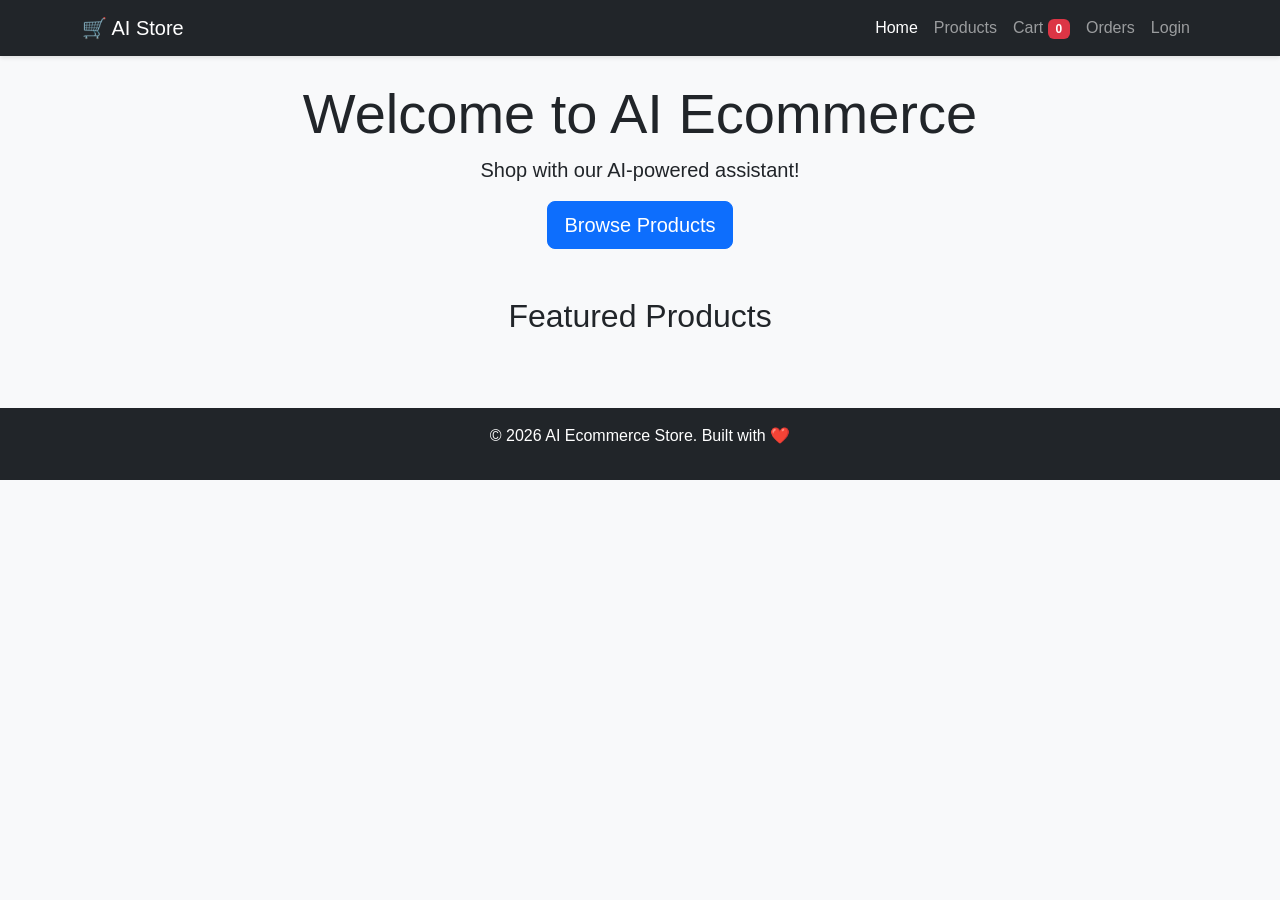
==== frontend/index.html @ 09bcf468 "Initial commit: AI Ecommerce Platform with FastAPI backend and HTML frontend" ====
<!DOCTYPE html>
<html lang="en">
<head>
    <meta charset="UTF-8">
    <meta name="viewport" content="width=device-width, initial-scale=1.0">
    <title>AI Ecommerce Store</title>
    <link href="https://cdn.jsdelivr.net/npm/bootstrap@5.1.3/dist/css/bootstrap.min.css" rel="stylesheet">
    <link rel="stylesheet" href="css/style.css">
    <li class="nav-item" id="admin-link" style="display:none;">
    <a class="nav-link" href="admin/dashboard.html">Admin</a>
</li>
</head>
<body>
    <!-- Navbar -->
    <nav class="navbar navbar-expand-lg navbar-dark bg-dark">
        <div class="container">
            <a class="navbar-brand" href="index.html">🛒 AI Store</a>
            <button class="navbar-toggler" type="button" data-bs-toggle="collapse" data-bs-target="#navbarNav">
                <span class="navbar-toggler-icon"></span>
            </button>
            <div class="collapse navbar-collapse" id="navbarNav">
                <ul class="navbar-nav ms-auto">
                    <li class="nav-item"><a class="nav-link active" href="index.html">Home</a></li>
                    <li class="nav-item"><a class="nav-link" href="products.html">Products</a></li>
                    <li class="nav-item"><a class="nav-link" href="cart.html">Cart <span id="cart-count" class="badge bg-danger">0</span></a></li>
                    <li class="nav-item"><a class="nav-link" href="orders.html">Orders</a></li>
                    <li class="nav-item"><a class="nav-link" href="login.html" id="login-link">Login</a></li>
                    <li class="nav-item" id="admin-link" style="display:none;"><a class="nav-link" href="admin/dashboard.html">Admin</a></li>
                </ul>
            </div>
        </div>
    </nav>

    <!-- Hero Section -->
    <div class="container mt-4">
        <div class="row">
            <div class="col-md-12 text-center">
                <h1 class="display-4">Welcome to AI Ecommerce</h1>
                <p class="lead">Shop with our AI-powered assistant!</p>
                <a href="products.html" class="btn btn-primary btn-lg">Browse Products</a>
            </div>
        </div>
    </div>

    <!-- Featured Products -->
    <div class="container mt-5">
        <h2 class="text-center mb-4">Featured Products</h2>
        <div class="row" id="featured-products">
            <!-- Products will be loaded here -->
        </div>
    </div>

    <!-- Footer -->
    <footer class="bg-dark text-white text-center py-3 mt-5">
        <p>&copy; 2026 AI Ecommerce Store. Built with ❤️</p>
    </footer>

    <script src="https://cdn.jsdelivr.net/npm/bootstrap@5.1.3/dist/js/bootstrap.bundle.min.js"></script>
    <script src="js/api.js"></script>
    <script src="js/auth.js"></script>
    <script src="js/products.js"></script>
</body>
</html>
---- frontend/css/style.css ----
/* Simple fresher-style CSS */
body {
    font-family: 'Segoe UI', Tahoma, Geneva, Verdana, sans-serif;
    background-color: #f8f9fa;
}

.navbar {
    box-shadow: 0 2px 4px rgba(0,0,0,0.1);
}

.product-card {
    transition: transform 0.2s;
    border: none;
    box-shadow: 0 2px 8px rgba(0,0,0,0.1);
}

.product-card:hover {
    transform: translateY(-5px);
}

.product-card img {
    height: 200px;
    object-fit: cover;
}

.price {
    color: #28a745;
    font-weight: bold;
    font-size: 1.2rem;
}

.stock-badge {
    font-size: 0.8rem;
}

.cart-item img {
    width: 80px;
    height: 80px;
    object-fit: cover;
}

.order-status {
    padding: 5px 10px;
    border-radius: 20px;
    font-size: 0.8rem;
}

.status-pending { background-color: #ffc107; color: #212529; }
.status-confirmed { background-color: #17a2b8; color: white; }
.status-shipped { background-color: #007bff; color: white; }
.status-delivered { background-color: #28a745; color: white; }
.status-cancelled { background-color: #dc3545; color: white; }

.admin-sidebar {
    min-height: 100vh;
    background-color: #343a40;
    color: white;
}

.admin-sidebar a {
    color: #adb5bd;
    text-decoration: none;
    padding: 10px 20px;
    display: block;
}

.admin-sidebar a:hover {
    color: white;
    background-color: #495057;
}

.admin-sidebar .active {
    color: white;
    background-color: #007bff;
}

.alert {
    margin-top: 10px;
}
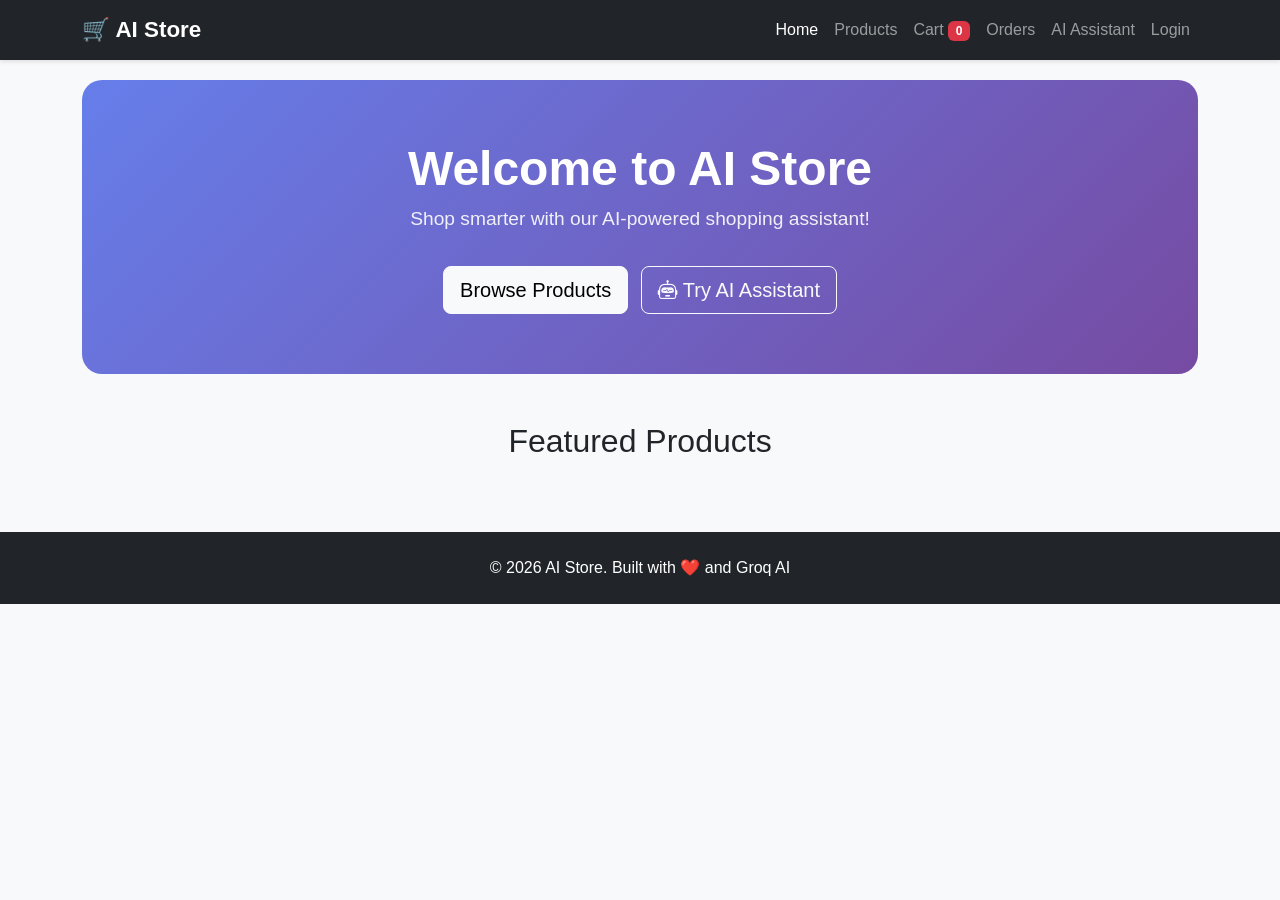
==== commit f99f30a7: "api connection to create chat bot" ====
--- a/frontend/index.html
+++ b/frontend/index.html
@@ -3,12 +3,10 @@
 <head>
     <meta charset="UTF-8">
     <meta name="viewport" content="width=device-width, initial-scale=1.0">
-    <title>AI Ecommerce Store</title>
+    <title>AI Store - Smart Ecommerce</title>
     <link href="https://cdn.jsdelivr.net/npm/bootstrap@5.1.3/dist/css/bootstrap.min.css" rel="stylesheet">
+    <link rel="stylesheet" href="https://cdn.jsdelivr.net/npm/bootstrap-icons@1.10.0/font/bootstrap-icons.css">
     <link rel="stylesheet" href="css/style.css">
-    <li class="nav-item" id="admin-link" style="display:none;">
-    <a class="nav-link" href="admin/dashboard.html">Admin</a>
-</li>
 </head>
 <body>
     <!-- Navbar -->
@@ -24,21 +22,22 @@
                     <li class="nav-item"><a class="nav-link" href="products.html">Products</a></li>
                     <li class="nav-item"><a class="nav-link" href="cart.html">Cart <span id="cart-count" class="badge bg-danger">0</span></a></li>
                     <li class="nav-item"><a class="nav-link" href="orders.html">Orders</a></li>
+                    <li class="nav-item"><a class="nav-link" href="chat.html">AI Assistant</a></li>
                     <li class="nav-item"><a class="nav-link" href="login.html" id="login-link">Login</a></li>
-                    <li class="nav-item" id="admin-link" style="display:none;"><a class="nav-link" href="admin/dashboard.html">Admin</a></li>
                 </ul>
             </div>
         </div>
     </nav>
 
     <!-- Hero Section -->
-    <div class="container mt-4">
-        <div class="row">
-            <div class="col-md-12 text-center">
-                <h1 class="display-4">Welcome to AI Ecommerce</h1>
-                <p class="lead">Shop with our AI-powered assistant!</p>
-                <a href="products.html" class="btn btn-primary btn-lg">Browse Products</a>
-            </div>
+    <div class="container">
+        <div class="hero-section text-center">
+            <h1 class="display-4">Welcome to AI Store</h1>
+            <p class="lead">Shop smarter with our AI-powered shopping assistant!</p>
+            <a href="products.html" class="btn btn-light btn-lg mt-3">Browse Products</a>
+            <a href="chat.html" class="btn btn-outline-light btn-lg mt-3 ms-2">
+                <i class="bi bi-robot"></i> Try AI Assistant
+            </a>
         </div>
     </div>
 
@@ -51,8 +50,8 @@
     </div>
 
     <!-- Footer -->
-    <footer class="bg-dark text-white text-center py-3 mt-5">
-        <p>&copy; 2026 AI Ecommerce Store. Built with ❤️</p>
+    <footer class="bg-dark text-white text-center py-4 mt-5">
+        <p class="mb-0">&copy; 2026 AI Store. Built with ❤️ and Groq AI</p>
     </footer>
 
     <script src="https://cdn.jsdelivr.net/npm/bootstrap@5.1.3/dist/js/bootstrap.bundle.min.js"></script>
--- a/frontend/css/style.css
+++ b/frontend/css/style.css
@@ -76,4 +76,70 @@
 
 .alert {
     margin-top: 10px;
+}
+
+/* Modern UI Styles */
+.product-card {
+    transition: transform 0.3s, box-shadow 0.3s;
+    border: none;
+    box-shadow: 0 4px 15px rgba(0,0,0,0.08);
+    border-radius: 15px;
+    overflow: hidden;
+}
+
+.product-card:hover {
+    transform: translateY(-8px);
+    box-shadow: 0 8px 30px rgba(0,0,0,0.15);
+}
+
+.product-card img {
+    height: 250px;
+    object-fit: cover;
+    width: 100%;
+}
+
+.card-img-top {
+    height: 250px;
+    object-fit: cover;
+}
+
+.price {
+    color: #667eea;
+    font-weight: 700;
+    font-size: 1.3rem;
+}
+
+.btn-primary {
+    background: linear-gradient(135deg, #667eea 0%, #764ba2 100%);
+    border: none;
+    border-radius: 25px;
+    padding: 8px 20px;
+    transition: transform 0.2s;
+}
+
+.btn-primary:hover {
+    transform: scale(1.05);
+}
+
+.navbar-brand {
+    font-weight: 700;
+    font-size: 1.4rem;
+}
+
+.hero-section {
+    background: linear-gradient(135deg, #667eea 0%, #764ba2 100%);
+    color: white;
+    padding: 60px 0;
+    border-radius: 20px;
+    margin-top: 20px;
+}
+
+.hero-section h1 {
+    font-size: 3rem;
+    font-weight: 700;
+}
+
+.hero-section .lead {
+    font-size: 1.2rem;
+    opacity: 0.9;
 }
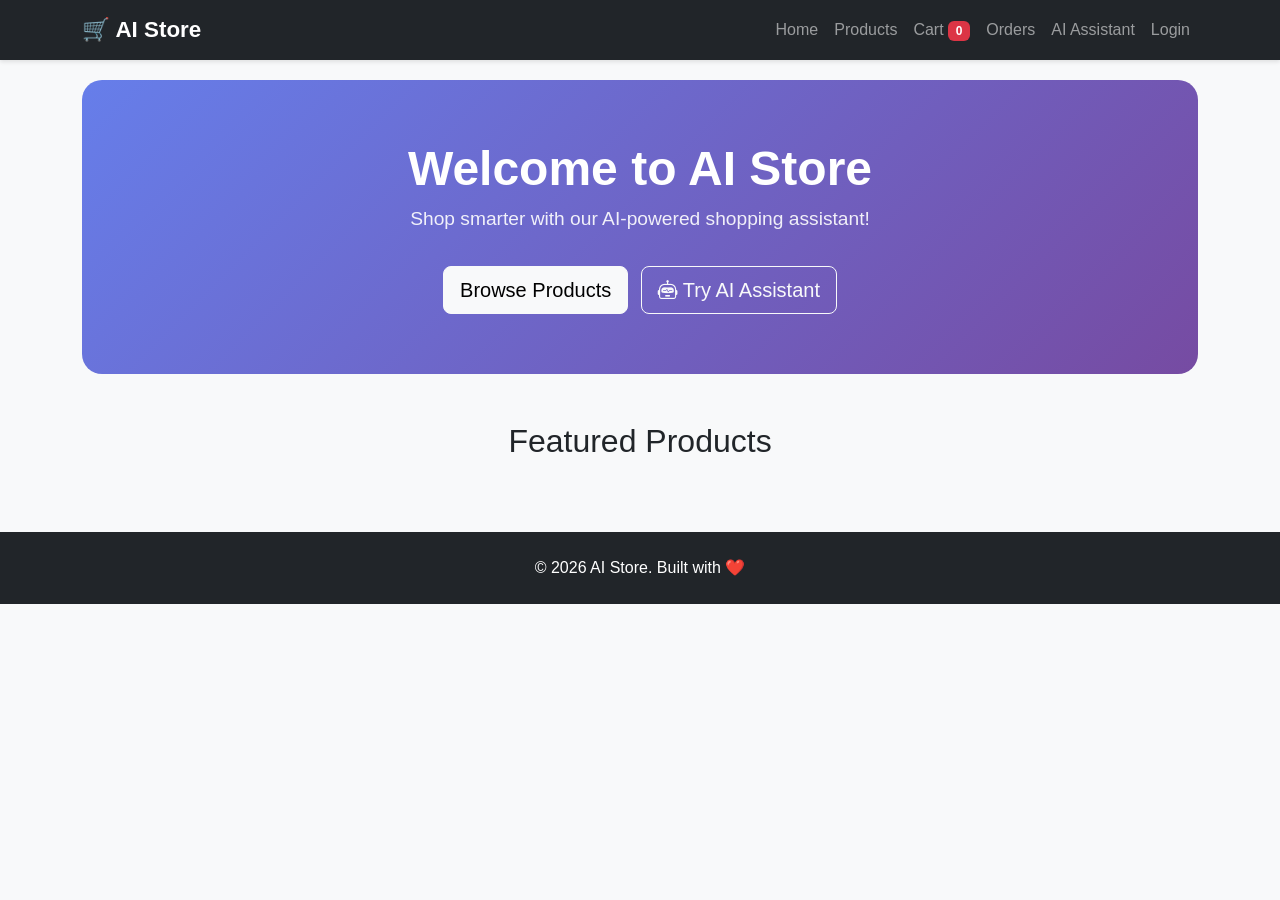
==== commit f1b908dc: "final submmission" ====
--- a/frontend/index.html
+++ b/frontend/index.html
@@ -18,11 +18,18 @@
             </button>
             <div class="collapse navbar-collapse" id="navbarNav">
                 <ul class="navbar-nav ms-auto">
-                    <li class="nav-item"><a class="nav-link active" href="index.html">Home</a></li>
+                    <li class="nav-item"><a class="nav-link" href="index.html">Home</a></li>
                     <li class="nav-item"><a class="nav-link" href="products.html">Products</a></li>
                     <li class="nav-item"><a class="nav-link" href="cart.html">Cart <span id="cart-count" class="badge bg-danger">0</span></a></li>
                     <li class="nav-item"><a class="nav-link" href="orders.html">Orders</a></li>
                     <li class="nav-item"><a class="nav-link" href="chat.html">AI Assistant</a></li>
+                    
+                    <li class="nav-item">
+                        <a class="nav-link text-warning fw-bold" href="admin.html" id="admin-link" style="display:none;">
+                            ⚙️ Admin Dashboard
+                        </a>
+                    </li>
+                    
                     <li class="nav-item"><a class="nav-link" href="login.html" id="login-link">Login</a></li>
                 </ul>
             </div>
@@ -51,12 +58,18 @@
 
     <!-- Footer -->
     <footer class="bg-dark text-white text-center py-4 mt-5">
-        <p class="mb-0">&copy; 2026 AI Store. Built with ❤️ and Groq AI</p>
+        <p class="mb-0">&copy; 2026 AI Store. Built with ❤️</p>
     </footer>
 
-    <script src="https://cdn.jsdelivr.net/npm/bootstrap@5.1.3/dist/js/bootstrap.bundle.min.js"></script>
-    <script src="js/api.js"></script>
-    <script src="js/auth.js"></script>
-    <script src="js/products.js"></script>
+<script src="https://cdn.jsdelivr.net/npm/bootstrap@5.1.3/dist/js/bootstrap.bundle.min.js"></script>
+    <script src="js/api.js?v=2"></script>
+    <script src="js/auth.js?v=2"></script>
+    <script src="js/products.js?v=2"></script>
+    
+    <!-- Floating AI Chat Widget -->
+<div id="ai-chat-widget-container">
+    <script src="js/widget-chat.js"></script>
+    <link rel="stylesheet" href="css/widget-chat.css">
+</div>
 </body>
 </html>
--- a/frontend/css/style.css
+++ b/frontend/css/style.css
@@ -142,4 +142,113 @@
 .hero-section .lead {
     font-size: 1.2rem;
     opacity: 0.9;
+}
+/* =========================================
+   AI PRODUCT CARD (Chat & Widget Styles)
+   ========================================= */
+.ai-product-card {
+    background: #f8fafc;
+    border: 1px solid #e2e8f0;
+    border-radius: 12px;
+    padding: 18px;
+    margin-top: 15px;
+    box-shadow: 0 4px 6px -1px rgba(0, 0, 0, 0.05);
+    transition: transform 0.2s ease, box-shadow 0.2s ease;
+    max-width: 320px; 
+}
+
+.ai-product-card:hover {
+    transform: translateY(-3px);
+    box-shadow: 0 10px 15px -3px rgba(0, 0, 0, 0.1);
+    border-color: #cbd5e1;
+}
+
+.ai-card-title {
+    margin: 0 0 8px 0;
+    color: #1e293b;
+    font-size: 1.1rem;
+    font-weight: 700;
+    line-height: 1.3;
+}
+
+.ai-card-price {
+    color: #059669; /* Emerald green for price */
+    font-weight: 800;
+    font-size: 1.3rem;
+    margin-bottom: 15px;
+    display: inline-block;
+}
+
+.ai-card-btn {
+    background: linear-gradient(135deg, #667eea 0%, #764ba2 100%);
+    color: #ffffff;
+    border: none;
+    padding: 12px 15px;
+    border-radius: 8px;
+    cursor: pointer;
+    font-size: 0.95rem;
+    font-weight: 600;
+    width: 100%;
+    box-shadow: 0 4px 10px rgba(102, 126, 234, 0.3);
+    transition: all 0.2s ease;
+    text-transform: uppercase;
+    letter-spacing: 0.5px;
+}
+
+.ai-card-btn:hover {
+    background: linear-gradient(135deg, #5a6fd6 0%, #68428f 100%);
+    box-shadow: 0 6px 15px rgba(102, 126, 234, 0.4);
+    transform: translateY(-2px);
+}
+
+.ai-card-btn:active {
+    transform: translateY(0);
+    box-shadow: 0 2px 5px rgba(102, 126, 234, 0.3);
+}
+
+/* =========================================
+   TOAST NOTIFICATIONS
+   ========================================= */
+#toast-container {
+    position: fixed;
+    bottom: 30px;
+    left: 50%;
+    transform: translateX(-50%);
+    z-index: 10000;
+    display: flex;
+    flex-direction: column;
+    gap: 10px;
+    pointer-events: none; /* Lets users click through the container */
+}
+
+.custom-toast {
+    color: white;
+    padding: 12px 24px;
+    border-radius: 50px;
+    box-shadow: 0 10px 25px rgba(0,0,0,0.2);
+    font-weight: 600;
+    font-size: 0.95rem;
+    display: flex;
+    align-items: center;
+    gap: 10px;
+    animation: slideUpFade 0.4s cubic-bezier(0.175, 0.885, 0.32, 1.275) forwards;
+    opacity: 0;
+}
+
+.custom-toast.success {
+    background: linear-gradient(135deg, #059669 0%, #10b981 100%); /* Emerald Green */
+}
+
+.custom-toast.error {
+    background: linear-gradient(135deg, #dc2626 0%, #ef4444 100%); /* Ruby Red */
+}
+
+@keyframes slideUpFade {
+    from { transform: translateY(30px) scale(0.9); opacity: 0; }
+    to { transform: translateY(0) scale(1); opacity: 1; }
+}
+
+@keyframes fadeOutDown {
+    from { transform: translateY(0) scale(1); opacity: 1; }
+    to { transform: translateY(20px) scale(0.9); opacity: 0; }
 }
--- a/frontend/css/widget-chat.css
+++ b/frontend/css/widget-chat.css
@@ -0,0 +1,176 @@
+/* Floating Chat Widget Styles */
+#ai-chat-widget {
+    display: none; 
+    position: fixed; 
+    bottom: 20px; 
+    right: 20px; 
+    z-index: 9999; 
+    font-family: 'Segoe UI', Tahoma, Geneva, Verdana, sans-serif;
+}
+
+#chat-toggle {
+    width: 60px; 
+    height: 60px; 
+    border-radius: 50%; 
+    border: none; 
+    background: linear-gradient(135deg, #667eea 0%, #764ba2 100%); 
+    color: white; 
+    font-size: 28px; 
+    cursor: pointer; 
+    box-shadow: 0 4px 15px rgba(102,126,234,0.4); 
+    transition: transform 0.2s;
+}
+
+#chat-toggle:hover {
+    transform: scale(1.05);
+}
+
+#chat-popup {
+    display: none; 
+    position: fixed; 
+    bottom: 90px; 
+    right: 20px; 
+    width: 380px; 
+    height: 500px; 
+    background: white; 
+    border-radius: 20px; 
+    box-shadow: 0 10px 40px rgba(0,0,0,0.2); 
+    overflow: hidden; 
+    flex-direction: column; 
+    animation: slideUp 0.3s ease;
+}
+
+.chat-header {
+    background: linear-gradient(135deg, #667eea 0%, #764ba2 100%); 
+    color: white; 
+    padding: 15px 20px; 
+    display: flex; 
+    justify-content: space-between; 
+    align-items: center;
+}
+
+#widget-chat-messages {
+    flex: 1; 
+    padding: 15px; 
+    overflow-y: auto; 
+    background: #f8f9fa;
+}
+
+.chat-input-container {
+    padding: 15px; 
+    background: white; 
+    border-top: 1px solid #eee; 
+    display: flex; 
+    gap: 10px;
+}
+
+#widget-chat-input {
+    flex: 1; 
+    border: 2px solid #eee; 
+    border-radius: 25px; 
+    padding: 10px 15px; 
+    font-size: 0.95rem; 
+    outline: none;
+}
+
+#widget-chat-input:focus {
+    border-color: #667eea;
+}
+
+#widget-chat-send {
+    border: none; 
+    background: linear-gradient(135deg, #667eea 0%, #764ba2 100%); 
+    color: white; 
+    padding: 10px 20px; 
+    border-radius: 25px; 
+    cursor: pointer; 
+    font-weight: 600;
+}
+
+@keyframes slideUp {
+    from { opacity: 0; transform: translateY(20px); }
+    to { opacity: 1; transform: translateY(0); }
+}
+
+@media (max-width: 480px) {
+    #chat-popup {
+        width: 90vw;
+        right: 5vw;
+        bottom: 90px;
+    }
+}
+
+/* =========================================
+   OPTIONS 1 & 2: RICH UI & TYPING ANIMATION
+   ========================================= */
+
+/* Typing Indicator Container */
+#widget-typing-indicator {
+    display: none;
+    background: #e2e8f0;
+    padding: 12px 18px;
+    border-radius: 18px;
+    border-bottom-left-radius: 4px;
+    width: fit-content;
+    margin-bottom: 15px;
+}
+
+/* Bouncing Dots Animation */
+.typing-dots span {
+    display: inline-block;
+    width: 6px;
+    height: 6px;
+    background-color: #718096;
+    border-radius: 50%;
+    margin: 0 2px;
+    animation: typingBounce 1.4s infinite ease-in-out both;
+}
+
+.typing-dots span:nth-child(1) { animation-delay: -0.32s; }
+.typing-dots span:nth-child(2) { animation-delay: -0.16s; }
+
+@keyframes typingBounce {
+    0%, 80%, 100% { transform: scale(0); }
+    40% { transform: scale(1); }
+}
+
+/* Rich UI Product Cards inside Chat */
+.ai-product-card {
+    background: #ffffff;
+    border: 1px solid #cbd5e1;
+    border-radius: 10px;
+    padding: 12px;
+    margin-top: 10px;
+    box-shadow: 0 4px 6px rgba(0,0,0,0.05);
+}
+
+.ai-card-title {
+    margin: 0 0 5px 0;
+    color: #1e293b;
+    font-size: 0.95rem;
+    font-weight: 600;
+}
+
+.ai-card-price {
+    color: #2563eb;
+    font-weight: 700;
+    margin-bottom: 10px;
+    font-size: 1.1rem;
+}
+
+.ai-card-btn {
+    background: linear-gradient(135deg, #667eea 0%, #764ba2 100%);
+    color: white;
+    border: none;
+    padding: 8px 12px;
+    border-radius: 6px;
+    cursor: pointer;
+    font-size: 0.85rem;
+    width: 100%;
+    font-weight: 600;
+    transition: opacity 0.2s;
+}
+
+.ai-card-btn:hover {
+    opacity: 0.9;
+}
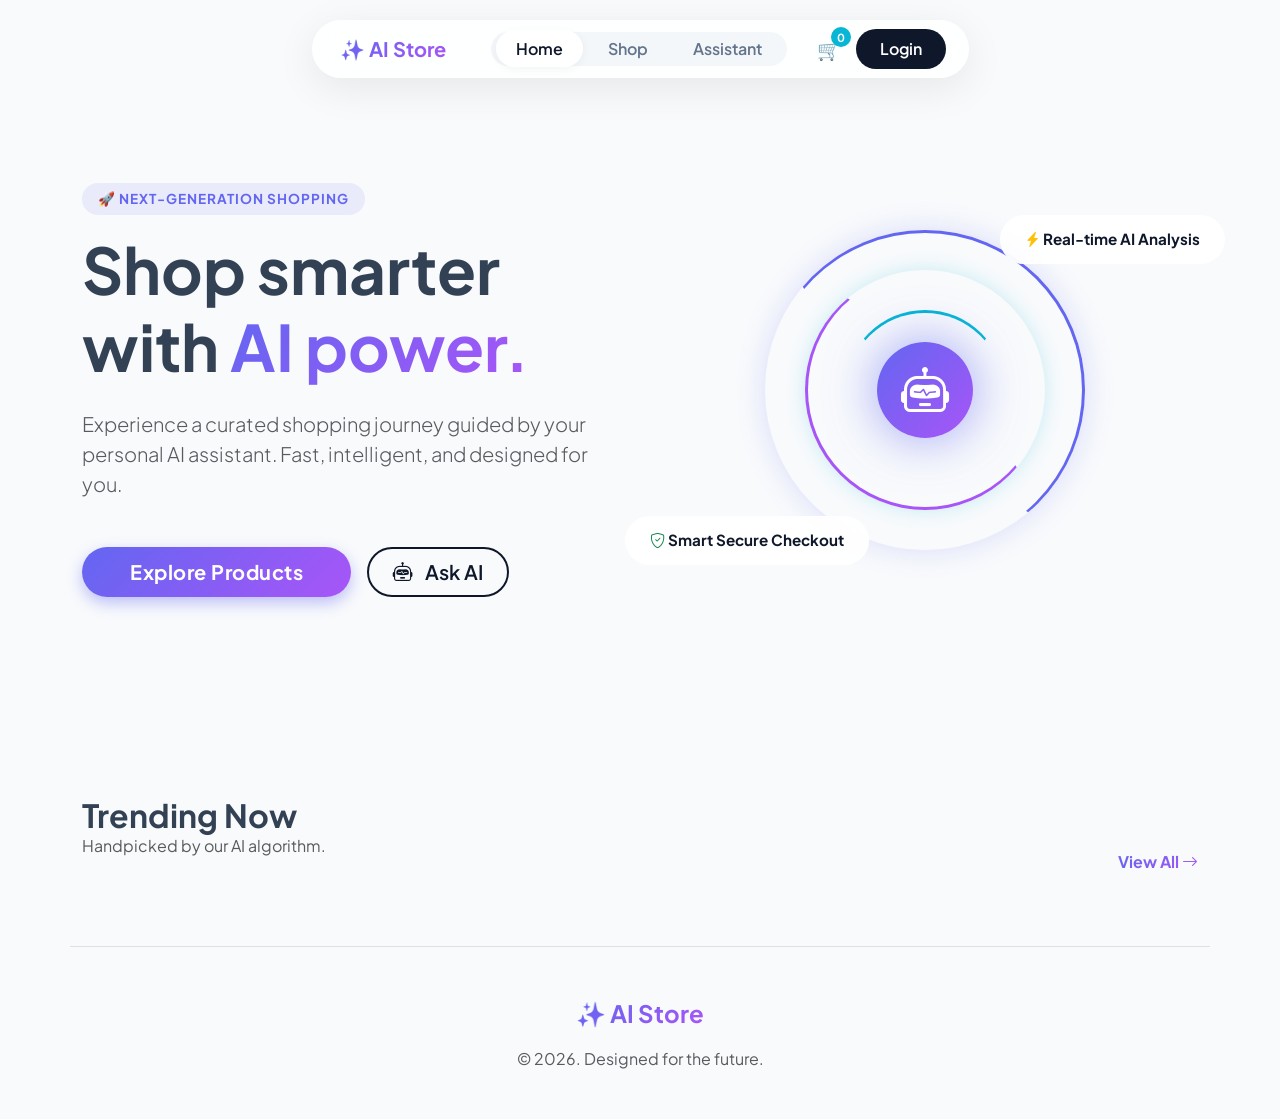
==== commit 18edc4ce: "UI upgrade" ====
--- a/frontend/index.html
+++ b/frontend/index.html
@@ -3,73 +3,95 @@
 <head>
     <meta charset="UTF-8">
     <meta name="viewport" content="width=device-width, initial-scale=1.0">
-    <title>AI Store - Smart Ecommerce</title>
+    <title>AI Store - Next Gen Ecommerce</title>
     <link href="https://cdn.jsdelivr.net/npm/bootstrap@5.1.3/dist/css/bootstrap.min.css" rel="stylesheet">
     <link rel="stylesheet" href="https://cdn.jsdelivr.net/npm/bootstrap-icons@1.10.0/font/bootstrap-icons.css">
-    <link rel="stylesheet" href="css/style.css">
+    <link rel="stylesheet" href="css/style.css?v=11"> 
+    <script src="/js/widget-chat.js"></script>
 </head>
-<body>
-    <!-- Navbar -->
-    <nav class="navbar navbar-expand-lg navbar-dark bg-dark">
-        <div class="container">
-            <a class="navbar-brand" href="index.html">🛒 AI Store</a>
-            <button class="navbar-toggler" type="button" data-bs-toggle="collapse" data-bs-target="#navbarNav">
-                <span class="navbar-toggler-icon"></span>
-            </button>
-            <div class="collapse navbar-collapse" id="navbarNav">
-                <ul class="navbar-nav ms-auto">
-                    <li class="nav-item"><a class="nav-link" href="index.html">Home</a></li>
-                    <li class="nav-item"><a class="nav-link" href="products.html">Products</a></li>
-                    <li class="nav-item"><a class="nav-link" href="cart.html">Cart <span id="cart-count" class="badge bg-danger">0</span></a></li>
-                    <li class="nav-item"><a class="nav-link" href="orders.html">Orders</a></li>
-                    <li class="nav-item"><a class="nav-link" href="chat.html">AI Assistant</a></li>
+<body class="modern-layout">
+    
+    <div class="dock-container">
+        <nav class="floating-dock">
+            <div class="dock-logo">
+                <span class="gradient-text fw-bold fs-5">✨ AI Store</span>
+            </div>
+            <ul class="dock-links">
+                <li><a href="index.html" class="active">Home</a></li>
+                <li><a href="products.html">Shop</a></li>
+                <li><a href="chat.html">Assistant</a></li>
+            </ul>
+            <div class="dock-actions">
+                <a href="cart.html" class="dock-icon">🛒 <span id="cart-count" class="cart-badge">0</span></a>
+                <a href="profile.html" id="profile-link" class="dock-icon" style="display:none;">👤</a>
+                <a href="admin.html" id="admin-link" class="dock-icon text-warning" style="display:none;">⚙️</a>
+                <a href="login.html" id="login-link" class="dock-btn">Login</a>
+            </div>
+        </nav>
+    </div>
+
+    <div class="container hero-split">
+        <div class="row align-items-center min-vh-75">
+            <div class="col-lg-6 hero-content pe-lg-5">
+                <div class="badge-pill mb-3">🚀 Next-Generation Shopping</div>
+                <h1 class="display-3 fw-bold mb-4">Shop smarter with <span class="gradient-text">AI power.</span></h1>
+                <p class="lead text-muted mb-5">Experience a curated shopping journey guided by your personal AI assistant. Fast, intelligent, and designed for you.</p>
+                <div class="hero-buttons d-flex gap-3">
+                    <a href="products.html" class="btn btn-primary btn-lg rounded-pill px-5 shadow-glow">Explore Products</a>
+                    <a href="chat.html" class="btn btn-outline-dark btn-lg rounded-pill px-4">
+                        <i class="bi bi-robot me-2"></i> Ask AI
+                    </a>
+                </div>
+            </div>
+            <div class="col-lg-6 position-relative d-none d-lg-block">
+                
+                <div class="ai-core-container">
+                    <div class="ai-core">
+                        <div class="core-ring ring-1"></div>
+                        <div class="core-ring ring-2"></div>
+                        <div class="core-ring ring-3"></div>
+                        <div class="core-center">
+                            <i class="bi bi-robot"></i>
+                        </div>
+                    </div>
                     
-                    <li class="nav-item">
-                        <a class="nav-link text-warning fw-bold" href="admin.html" id="admin-link" style="display:none;">
-                            ⚙️ Admin Dashboard
-                        </a>
-                    </li>
-                    
-                    <li class="nav-item"><a class="nav-link" href="login.html" id="login-link">Login</a></li>
-                </ul>
+                    <div class="floating-badge badge-1">
+                        <i class="bi bi-lightning-charge-fill text-warning"></i> Real-time AI Analysis
+                    </div>
+                    <div class="floating-badge badge-2">
+                        <i class="bi bi-shield-check text-success"></i> Smart Secure Checkout
+                    </div>
+                </div>
+
             </div>
-        </div>
-    </nav>
-
-    <!-- Hero Section -->
-    <div class="container">
-        <div class="hero-section text-center">
-            <h1 class="display-4">Welcome to AI Store</h1>
-            <p class="lead">Shop smarter with our AI-powered shopping assistant!</p>
-            <a href="products.html" class="btn btn-light btn-lg mt-3">Browse Products</a>
-            <a href="chat.html" class="btn btn-outline-light btn-lg mt-3 ms-2">
-                <i class="bi bi-robot"></i> Try AI Assistant
-            </a>
         </div>
     </div>
 
-    <!-- Featured Products -->
-    <div class="container mt-5">
-        <h2 class="text-center mb-4">Featured Products</h2>
-        <div class="row" id="featured-products">
-            <!-- Products will be loaded here -->
+    <div class="container mt-5 pt-5">
+        <div class="d-flex justify-content-between align-items-end mb-5">
+            <div>
+                <h2 class="fw-bold mb-0">Trending Now</h2>
+                <p class="text-muted">Handpicked by our AI algorithm.</p>
+            </div>
+            <a href="products.html" class="text-decoration-none fw-bold gradient-text">View All <i class="bi bi-arrow-right"></i></a>
         </div>
+        
+        <div class="row g-4" id="featured-products">
+            </div>
     </div>
 
-    <!-- Footer -->
-    <footer class="bg-dark text-white text-center py-4 mt-5">
-        <p class="mb-0">&copy; 2026 AI Store. Built with ❤️</p>
+    <footer class="mt-auto py-5 text-center">
+        <div class="container border-top pt-5">
+            <span class="gradient-text fw-bold fs-4">✨ AI Store</span>
+            <p class="text-muted mt-3 mb-0">&copy; 2026. Designed for the future.</p>
+        </div>
+        
     </footer>
 
-<script src="https://cdn.jsdelivr.net/npm/bootstrap@5.1.3/dist/js/bootstrap.bundle.min.js"></script>
-    <script src="js/api.js?v=2"></script>
-    <script src="js/auth.js?v=2"></script>
-    <script src="js/products.js?v=2"></script>
-    
-    <!-- Floating AI Chat Widget -->
-<div id="ai-chat-widget-container">
-    <script src="js/widget-chat.js"></script>
-    <link rel="stylesheet" href="css/widget-chat.css">
-</div>
+    <div id="ai-chat-widget-container"></div>
+    <script src="https://cdn.jsdelivr.net/npm/bootstrap@5.1.3/dist/js/bootstrap.bundle.min.js"></script>
+    <script src="js/api.js"></script>
+    <script src="js/auth.js"></script>
+    <script src="js/products.js"></script>
 </body>
 </html>
--- a/frontend/css/style.css
+++ b/frontend/css/style.css
@@ -1,254 +1,520 @@
-/* Simple fresher-style CSS */
+/* ==========================================================================
+   ADVANCED AI STORE DESIGN SYSTEM
+   ========================================================================== */
+@import url('https://fonts.googleapis.com/css2?family=Plus+Jakarta+Sans:wght@400;500;600;700;800&display=swap');
+
+:root {
+    /* Premium Color Palette */
+    --primary: #6366f1;       /* Indigo 500 */
+    --primary-glow: rgba(99, 102, 241, 0.4);
+    --secondary: #a855f7;     /* Purple 500 */
+    --accent: #06b6d4;        /* Cyan 500 */
+    
+    /* Backgrounds & Surfaces */
+    --bg-body: #f4f4f9;       /* Ultra-soft cool gray */
+    --bg-surface: #ffffff;
+    --glass-bg: rgba(255, 255, 255, 0.75);
+    
+    /* Text Colors */
+    --text-dark: #0f172a;     /* Slate 900 */
+    --text-main: #334155;     /* Slate 700 */
+    --text-muted: #64748b;    /* Slate 500 */
+    
+    /* Advanced Shadow System */
+    --shadow-soft: 0 4px 20px rgba(0, 0, 0, 0.03);
+    --shadow-float: 0 10px 30px rgba(0, 0, 0, 0.08);
+    --shadow-hover: 0 20px 40px rgba(99, 102, 241, 0.12);
+    
+    /* Borders & Radius */
+    --radius-sm: 12px;
+    --radius-md: 20px;
+    --radius-lg: 32px;
+    --border-light: 1px solid rgba(0, 0, 0, 0.04);
+}
+
+/* =========================================
+   1. GLOBAL & NATIVE OVERRIDES
+   ========================================= */
 body {
-    font-family: 'Segoe UI', Tahoma, Geneva, Verdana, sans-serif;
-    background-color: #f8f9fa;
-}
-
-.navbar {
-    box-shadow: 0 2px 4px rgba(0,0,0,0.1);
-}
-
+    font-family: 'Plus Jakarta Sans', system-ui, sans-serif;
+    background-color: var(--bg-body);
+    color: var(--text-main);
+    -webkit-font-smoothing: antialiased;
+    padding-top: 100px; /* Pushes content below the fixed navbar */
+}
+
+/* Custom Scrollbar for a premium feel */
+::-webkit-scrollbar { width: 10px; }
+::-webkit-scrollbar-track { background: var(--bg-body); }
+::-webkit-scrollbar-thumb { background: #cbd5e1; border-radius: 10px; }
+::-webkit-scrollbar-thumb:hover { background: var(--primary); }
+
+/* Custom text selection */
+::selection { background: var(--primary-glow); color: var(--text-dark); }
+
+/* =========================================
+   2. APPLE-STYLE GLASS NAVBAR
+   ========================================= */
+.glass-nav {
+    background: var(--glass-bg) !important;
+    backdrop-filter: saturate(180%) blur(20px);
+    -webkit-backdrop-filter: saturate(180%) blur(20px);
+    border-bottom: 1px solid rgba(255, 255, 255, 0.5);
+    padding: 12px 0;
+    box-shadow: var(--shadow-soft);
+}
+
+.navbar-dark .navbar-brand { color: var(--text-dark) !important; font-weight: 800; letter-spacing: -0.5px; }
+.navbar-dark .navbar-nav .nav-link {
+    color: var(--text-muted) !important;
+    font-weight: 600;
+    padding: 8px 16px;
+    margin: 0 4px;
+    border-radius: var(--radius-sm);
+    transition: all 0.3s cubic-bezier(0.4, 0, 0.2, 1);
+}
+
+.navbar-dark .navbar-nav .nav-link:hover, 
+.navbar-dark .navbar-nav .nav-link.active {
+    color: var(--primary) !important;
+    background: rgba(99, 102, 241, 0.08);
+}
+
+.glass-nav .btn-outline-light {
+    color: white !important;
+    background: linear-gradient(135deg, var(--text-dark) 0%, #334155 100%) !important;
+    border: none !important;
+    box-shadow: 0 4px 10px rgba(0,0,0,0.1);
+}
+.glass-nav .btn-outline-light:hover {
+    transform: translateY(-2px);
+    box-shadow: 0 6px 15px rgba(0,0,0,0.2);
+}
+
+/* =========================================
+   3. MESH GRADIENT HERO SECTION
+   ========================================= */
+.hero-section {
+    background-color: #ffffff;
+    background-image: 
+        radial-gradient(at 0% 0%, rgba(99, 102, 241, 0.15) 0px, transparent 50%),
+        radial-gradient(at 100% 0%, rgba(168, 85, 247, 0.15) 0px, transparent 50%),
+        radial-gradient(at 100% 100%, rgba(6, 182, 212, 0.15) 0px, transparent 50%);
+    color: var(--text-dark);
+    padding: 100px 40px;
+    border-radius: var(--radius-lg);
+    border: 1px solid rgba(255, 255, 255, 0.8);
+    box-shadow: var(--shadow-float);
+    position: relative;
+    overflow: hidden;
+}
+
+.hero-section h1 {
+    font-size: 4.5rem;
+    font-weight: 800;
+    letter-spacing: -2px;
+    background: linear-gradient(135deg, var(--primary) 0%, var(--secondary) 100%);
+    -webkit-background-clip: text;
+    -webkit-text-fill-color: transparent;
+    margin-bottom: 20px;
+}
+
+.hero-section .btn-light {
+    background: var(--text-dark);
+    color: white;
+    border: none;
+    border-radius: 50px;
+    padding: 12px 30px;
+    font-weight: 700;
+    box-shadow: 0 8px 20px rgba(0,0,0,0.15);
+}
+
+.hero-section .btn-outline-light {
+    color: var(--primary);
+    border: 2px solid var(--primary);
+    background: transparent;
+    border-radius: 50px;
+    padding: 10px 30px;
+    font-weight: 700;
+}
+
+/* =========================================
+   4. FLOATING PRODUCT CARDS
+   ========================================= */
 .product-card {
+    background: var(--bg-surface);
+    border: var(--border-light);
+    border-radius: var(--radius-md);
+    box-shadow: var(--shadow-soft);
+    transition: all 0.4s cubic-bezier(0.175, 0.885, 0.32, 1.275);
+    overflow: hidden;
+    height: 100%;
+}
+
+.product-card:hover {
+    transform: translateY(-10px);
+    box-shadow: var(--shadow-hover);
+    border-color: rgba(99, 102, 241, 0.2);
+}
+
+.product-card img {
+    height: 240px;
+    width: 100%;
+    object-fit: contain;
+    padding: 30px;
+    background: #ffffff;
+    border-bottom: var(--border-light);
+    transition: transform 0.5s ease;
+}
+
+.product-card:hover img { transform: scale(1.08); }
+
+.price {
+    color: var(--text-dark);
+    font-weight: 800;
+    font-size: 1.6rem;
+    letter-spacing: -0.5px;
+}
+
+.card-title {
+    display: -webkit-box;
+    -webkit-line-clamp: 2;
+    -webkit-box-orient: vertical;
+    overflow: hidden;
+    text-overflow: ellipsis;
+    min-height: 48px; 
+    line-height: 1.4;
+    font-weight: 700;
+    color: var(--text-dark);
+}
+
+/* =========================================
+   5. ADVANCED BUTTONS & INPUTS
+   ========================================= */
+.btn-primary, .btn-success {
+    background: linear-gradient(135deg, var(--primary) 0%, var(--secondary) 100%);
+    border: none;
+    border-radius: 50px;
+    padding: 10px 24px;
+    font-weight: 700;
+    letter-spacing: 0.5px;
+    box-shadow: 0 6px 15px var(--primary-glow);
+    transition: all 0.3s ease;
+    color: white !important;
+}
+
+.btn-primary:hover, .btn-success:hover {
+    transform: translateY(-3px);
+    box-shadow: 0 10px 25px var(--primary-glow);
+}
+
+.form-control, .form-select {
+    border: 2px solid #e2e8f0;
+    border-radius: var(--radius-sm);
+    padding: 14px 18px;
+    font-weight: 500;
+    background-color: #f8fafc;
+    transition: all 0.3s ease;
+}
+
+.form-control:focus, .form-select:focus {
+    background-color: var(--bg-surface);
+    border-color: var(--primary);
+    box-shadow: 0 0 0 4px var(--primary-glow);
+    outline: none;
+}
+
+/* =========================================
+   6. ADMIN DASHBOARD & PROFILE
+   ========================================= */
+.card {
+    border-radius: var(--radius-md);
+    border: var(--border-light);
+    box-shadow: var(--shadow-soft);
+}
+
+.table { border-collapse: separate; border-spacing: 0 8px; }
+.table th { border: none; color: var(--text-muted); font-weight: 700; text-transform: uppercase; font-size: 0.8rem; letter-spacing: 1px; }
+.table td { background: var(--bg-surface); padding: 16px; vertical-align: middle; border-top: var(--border-light); border-bottom: var(--border-light); }
+.table tr td:first-child { border-left: var(--border-light); border-radius: var(--radius-sm) 0 0 var(--radius-sm); }
+.table tr td:last-child { border-right: var(--border-light); border-radius: 0 var(--radius-sm) var(--radius-sm) 0; }
+.table-hover tbody tr:hover td { background: #f8fafc; transform: scale(1.01); transition: all 0.2s; }
+
+/* Profile Sidebar Overrides */
+.profile-sidebar .nav-pills .nav-link {
+    color: var(--text-main);
+    border-radius: var(--radius-sm);
+    font-weight: 600;
+    padding: 12px 20px;
+    transition: all 0.3s ease;
+}
+.profile-sidebar .nav-pills .nav-link.active {
+    background: linear-gradient(135deg, var(--primary) 0%, var(--secondary) 100%);
+    box-shadow: 0 4px 15px var(--primary-glow);
+}
+
+/* Auth Cards Override */
+.card-header.bg-primary, .card-header.bg-success {
+    background: linear-gradient(135deg, var(--primary) 0%, var(--secondary) 100%) !important;
+    border-bottom: none;
+    padding: 20px;
+    border-radius: var(--radius-md) var(--radius-md) 0 0 !important;
+}
+
+/* =========================================
+   7. CHAT UI ENHANCEMENTS
+   ========================================= */
+.chat-container {
+    border-radius: var(--radius-lg);
+    box-shadow: var(--shadow-float);
+    border: 1px solid rgba(255,255,255,0.5);
+}
+
+.message.user .bubble {
+    background: linear-gradient(135deg, var(--primary) 0%, var(--secondary) 100%);
+    box-shadow: 0 4px 10px var(--primary-glow);
+}
+
+.message.ai .bubble {
+    background: var(--bg-surface);
+    border: var(--border-light);
+    box-shadow: var(--shadow-soft);
+}
+
+/* =========================================
+   8. MODERN LAYOUT (Structural Overrides)
+   ========================================= */
+
+body.modern-layout {
+    padding-top: 0;
+    background-color: #f8fafc;
+}
+
+/* --- Floating Dock Navigation --- */
+.dock-container {
+    position: fixed;
+    top: 20px;
+    left: 0;
+    width: 100%;
+    display: flex;
+    justify-content: center;
+    z-index: 1050;
+    pointer-events: none;
+}
+
+.floating-dock {
+    pointer-events: auto;
+    background: rgba(255, 255, 255, 0.85);
+    backdrop-filter: blur(16px);
+    -webkit-backdrop-filter: blur(16px);
+    border: 1px solid rgba(255, 255, 255, 0.4);
+    box-shadow: 0 10px 40px rgba(0, 0, 0, 0.08);
+    border-radius: 50px;
+    padding: 8px 12px;
+    display: flex;
+    align-items: center;
+    gap: 30px;
+}
+
+.dock-logo { padding: 0 15px; }
+
+.dock-links {
+    display: flex;
+    list-style: none;
+    margin: 0;
+    padding: 0;
+    gap: 5px;
+    background: rgba(241, 245, 249, 0.8);
+    padding: 5px;
+    border-radius: 40px;
+}
+
+.dock-links a {
+    text-decoration: none;
+    color: var(--text-muted);
+    font-weight: 600;
+    padding: 8px 20px;
+    border-radius: 30px;
+    transition: all 0.3s ease;
+}
+
+.dock-links a.active, .dock-links a:hover {
+    background: white;
+    color: var(--text-dark);
+    box-shadow: 0 2px 10px rgba(0,0,0,0.05);
+}
+
+.dock-actions {
+    display: flex;
+    align-items: center;
+    gap: 15px;
+    padding-right: 10px;
+}
+
+.dock-icon {
+    text-decoration: none;
+    font-size: 1.2rem;
+    position: relative;
     transition: transform 0.2s;
-    border: none;
-    box-shadow: 0 2px 8px rgba(0,0,0,0.1);
-}
-
-.product-card:hover {
-    transform: translateY(-5px);
-}
-
-.product-card img {
-    height: 200px;
-    object-fit: cover;
-}
-
-.price {
-    color: #28a745;
+}
+
+.dock-icon:hover { transform: scale(1.1); }
+
+.cart-badge {
+    position: absolute;
+    top: -8px;
+    right: -10px;
+    background: var(--accent);
+    color: white;
+    font-size: 0.7rem;
     font-weight: bold;
-    font-size: 1.2rem;
-}
-
-.stock-badge {
-    font-size: 0.8rem;
-}
-
-.cart-item img {
-    width: 80px;
-    height: 80px;
-    object-fit: cover;
-}
-
-.order-status {
-    padding: 5px 10px;
-    border-radius: 20px;
-    font-size: 0.8rem;
-}
-
-.status-pending { background-color: #ffc107; color: #212529; }
-.status-confirmed { background-color: #17a2b8; color: white; }
-.status-shipped { background-color: #007bff; color: white; }
-.status-delivered { background-color: #28a745; color: white; }
-.status-cancelled { background-color: #dc3545; color: white; }
-
-.admin-sidebar {
-    min-height: 100vh;
-    background-color: #343a40;
+    padding: 2px 6px;
+    border-radius: 50px;
+}
+
+.dock-btn {
+    background: var(--text-dark);
     color: white;
-}
-
-.admin-sidebar a {
-    color: #adb5bd;
     text-decoration: none;
-    padding: 10px 20px;
-    display: block;
-}
-
-.admin-sidebar a:hover {
+    padding: 8px 24px;
+    border-radius: 30px;
+    font-weight: 600;
+    transition: all 0.3s ease;
+}
+
+.dock-btn:hover {
+    background: var(--primary);
     color: white;
-    background-color: #495057;
-}
-
-.admin-sidebar .active {
+}
+
+/* --- Split Screen Hero --- */
+.hero-split {
+    padding-top: 140px;
+    padding-bottom: 60px;
+}
+
+.gradient-text {
+    background: linear-gradient(135deg, var(--primary) 0%, var(--secondary) 100%);
+    -webkit-background-clip: text;
+    -webkit-text-fill-color: transparent;
+}
+
+.badge-pill {
+    display: inline-block;
+    background: rgba(99, 102, 241, 0.1);
+    color: var(--primary);
+    padding: 6px 16px;
+    border-radius: 50px;
+    font-weight: 700;
+    font-size: 0.85rem;
+    letter-spacing: 1px;
+    text-transform: uppercase;
+}
+
+/* Overriding global btn-outline-dark for the hero */
+.btn-outline-dark {
+    border: 2px solid var(--text-dark);
+    color: var(--text-dark);
+    font-weight: 600;
+}
+.btn-outline-dark:hover {
+    background: var(--text-dark);
     color: white;
-    background-color: #007bff;
-}
-
-.alert {
-    margin-top: 10px;
-}
-
-/* Modern UI Styles */
-.product-card {
-    transition: transform 0.3s, box-shadow 0.3s;
-    border: none;
-    box-shadow: 0 4px 15px rgba(0,0,0,0.08);
-    border-radius: 15px;
-    overflow: hidden;
-}
-
-.product-card:hover {
-    transform: translateY(-8px);
-    box-shadow: 0 8px 30px rgba(0,0,0,0.15);
-}
-
-.product-card img {
-    height: 250px;
-    object-fit: cover;
+}
+
+/* =========================================
+   9. ANIMATED AI CORE GRAPHIC
+   ========================================= */
+.ai-core-container {
+    position: relative;
+    height: 500px;
+    display: flex;
+    align-items: center;
+    justify-content: center;
+}
+
+.ai-core {
+    position: relative;
+    width: 320px;
+    height: 320px;
+    display: flex;
+    align-items: center;
+    justify-content: center;
+}
+
+.core-ring {
+    position: absolute;
+    border-radius: 50%;
+    border: 2px solid transparent;
+    box-sizing: border-box;
+}
+
+.ring-1 {
     width: 100%;
-}
-
-.card-img-top {
-    height: 250px;
-    object-fit: cover;
-}
-
-.price {
-    color: #667eea;
+    height: 100%;
+    border-top: 3px solid var(--primary);
+    border-right: 3px solid var(--primary);
+    animation: spin 8s linear infinite;
+    box-shadow: 0 0 30px rgba(99, 102, 241, 0.2);
+}
+
+.ring-2 {
+    width: 75%;
+    height: 75%;
+    border-bottom: 3px solid var(--secondary);
+    border-left: 3px solid var(--secondary);
+    animation: spin 5s linear infinite reverse;
+    box-shadow: 0 0 20px rgba(6, 182, 212, 0.2);
+}
+
+.ring-3 {
+    width: 50%;
+    height: 50%;
+    border-top: 3px solid var(--accent);
+    animation: spin 3s linear infinite;
+}
+
+.core-center {
+    width: 30%;
+    height: 30%;
+    background: linear-gradient(135deg, var(--primary) 0%, var(--secondary) 100%);
+    border-radius: 50%;
+    display: flex;
+    align-items: center;
+    justify-content: center;
+    color: white;
+    font-size: 3rem;
+    box-shadow: 0 0 50px rgba(99, 102, 241, 0.6);
+    animation: pulse 2s ease-in-out infinite;
+    z-index: 10;
+}
+
+.floating-badge {
+    position: absolute;
+    background: rgba(255, 255, 255, 0.9);
+    backdrop-filter: blur(10px);
+    padding: 12px 24px;
+    border-radius: 50px;
     font-weight: 700;
-    font-size: 1.3rem;
-}
-
-.btn-primary {
-    background: linear-gradient(135deg, #667eea 0%, #764ba2 100%);
-    border: none;
-    border-radius: 25px;
-    padding: 8px 20px;
-    transition: transform 0.2s;
-}
-
-.btn-primary:hover {
-    transform: scale(1.05);
-}
-
-.navbar-brand {
-    font-weight: 700;
-    font-size: 1.4rem;
-}
-
-.hero-section {
-    background: linear-gradient(135deg, #667eea 0%, #764ba2 100%);
-    color: white;
-    padding: 60px 0;
-    border-radius: 20px;
-    margin-top: 20px;
-}
-
-.hero-section h1 {
-    font-size: 3rem;
-    font-weight: 700;
-}
-
-.hero-section .lead {
-    font-size: 1.2rem;
-    opacity: 0.9;
-}
-/* =========================================
-   AI PRODUCT CARD (Chat & Widget Styles)
-   ========================================= */
-.ai-product-card {
-    background: #f8fafc;
-    border: 1px solid #e2e8f0;
-    border-radius: 12px;
-    padding: 18px;
-    margin-top: 15px;
-    box-shadow: 0 4px 6px -1px rgba(0, 0, 0, 0.05);
-    transition: transform 0.2s ease, box-shadow 0.2s ease;
-    max-width: 320px; 
-}
-
-.ai-product-card:hover {
-    transform: translateY(-3px);
-    box-shadow: 0 10px 15px -3px rgba(0, 0, 0, 0.1);
-    border-color: #cbd5e1;
-}
-
-.ai-card-title {
-    margin: 0 0 8px 0;
-    color: #1e293b;
-    font-size: 1.1rem;
-    font-weight: 700;
-    line-height: 1.3;
-}
-
-.ai-card-price {
-    color: #059669; /* Emerald green for price */
-    font-weight: 800;
-    font-size: 1.3rem;
-    margin-bottom: 15px;
-    display: inline-block;
-}
-
-.ai-card-btn {
-    background: linear-gradient(135deg, #667eea 0%, #764ba2 100%);
-    color: #ffffff;
-    border: none;
-    padding: 12px 15px;
-    border-radius: 8px;
-    cursor: pointer;
     font-size: 0.95rem;
-    font-weight: 600;
-    width: 100%;
-    box-shadow: 0 4px 10px rgba(102, 126, 234, 0.3);
-    transition: all 0.2s ease;
-    text-transform: uppercase;
-    letter-spacing: 0.5px;
-}
-
-.ai-card-btn:hover {
-    background: linear-gradient(135deg, #5a6fd6 0%, #68428f 100%);
-    box-shadow: 0 6px 15px rgba(102, 126, 234, 0.4);
-    transform: translateY(-2px);
-}
-
-.ai-card-btn:active {
-    transform: translateY(0);
-    box-shadow: 0 2px 5px rgba(102, 126, 234, 0.3);
-}
-
-/* =========================================
-   TOAST NOTIFICATIONS
-   ========================================= */
-#toast-container {
-    position: fixed;
-    bottom: 30px;
-    left: 50%;
-    transform: translateX(-50%);
-    z-index: 10000;
-    display: flex;
-    flex-direction: column;
-    gap: 10px;
-    pointer-events: none; /* Lets users click through the container */
-}
-
-.custom-toast {
-    color: white;
-    padding: 12px 24px;
-    border-radius: 50px;
-    box-shadow: 0 10px 25px rgba(0,0,0,0.2);
-    font-weight: 600;
-    font-size: 0.95rem;
-    display: flex;
-    align-items: center;
-    gap: 10px;
-    animation: slideUpFade 0.4s cubic-bezier(0.175, 0.885, 0.32, 1.275) forwards;
-    opacity: 0;
-}
-
-.custom-toast.success {
-    background: linear-gradient(135deg, #059669 0%, #10b981 100%); /* Emerald Green */
-}
-
-.custom-toast.error {
-    background: linear-gradient(135deg, #dc2626 0%, #ef4444 100%); /* Ruby Red */
-}
-
-@keyframes slideUpFade {
-    from { transform: translateY(30px) scale(0.9); opacity: 0; }
-    to { transform: translateY(0) scale(1); opacity: 1; }
-}
-
-@keyframes fadeOutDown {
-    from { transform: translateY(0) scale(1); opacity: 1; }
-    to { transform: translateY(20px) scale(0.9); opacity: 0; }
+    color: var(--text-dark);
+    box-shadow: var(--shadow-md);
+    border: 1px solid rgba(255,255,255,0.6);
+    z-index: 20;
+}
+
+.badge-1 { top: 15%; right: -5%; animation: float 4s ease-in-out infinite; }
+.badge-2 { bottom: 15%; left: -5%; animation: float 5s ease-in-out infinite reverse; }
+
+/* Custom Keyframe Animations */
+@keyframes spin { 
+    100% { transform: rotate(360deg); } 
+}
+@keyframes pulse { 
+    0%, 100% { transform: scale(1); box-shadow: 0 0 50px rgba(99, 102, 241, 0.6); }
+    50% { transform: scale(1.1); box-shadow: 0 0 80px rgba(6, 182, 212, 0.8); }
+}
+@keyframes float {
+    0%, 100% { transform: translateY(0px); }
+    50% { transform: translateY(-15px); }
 }
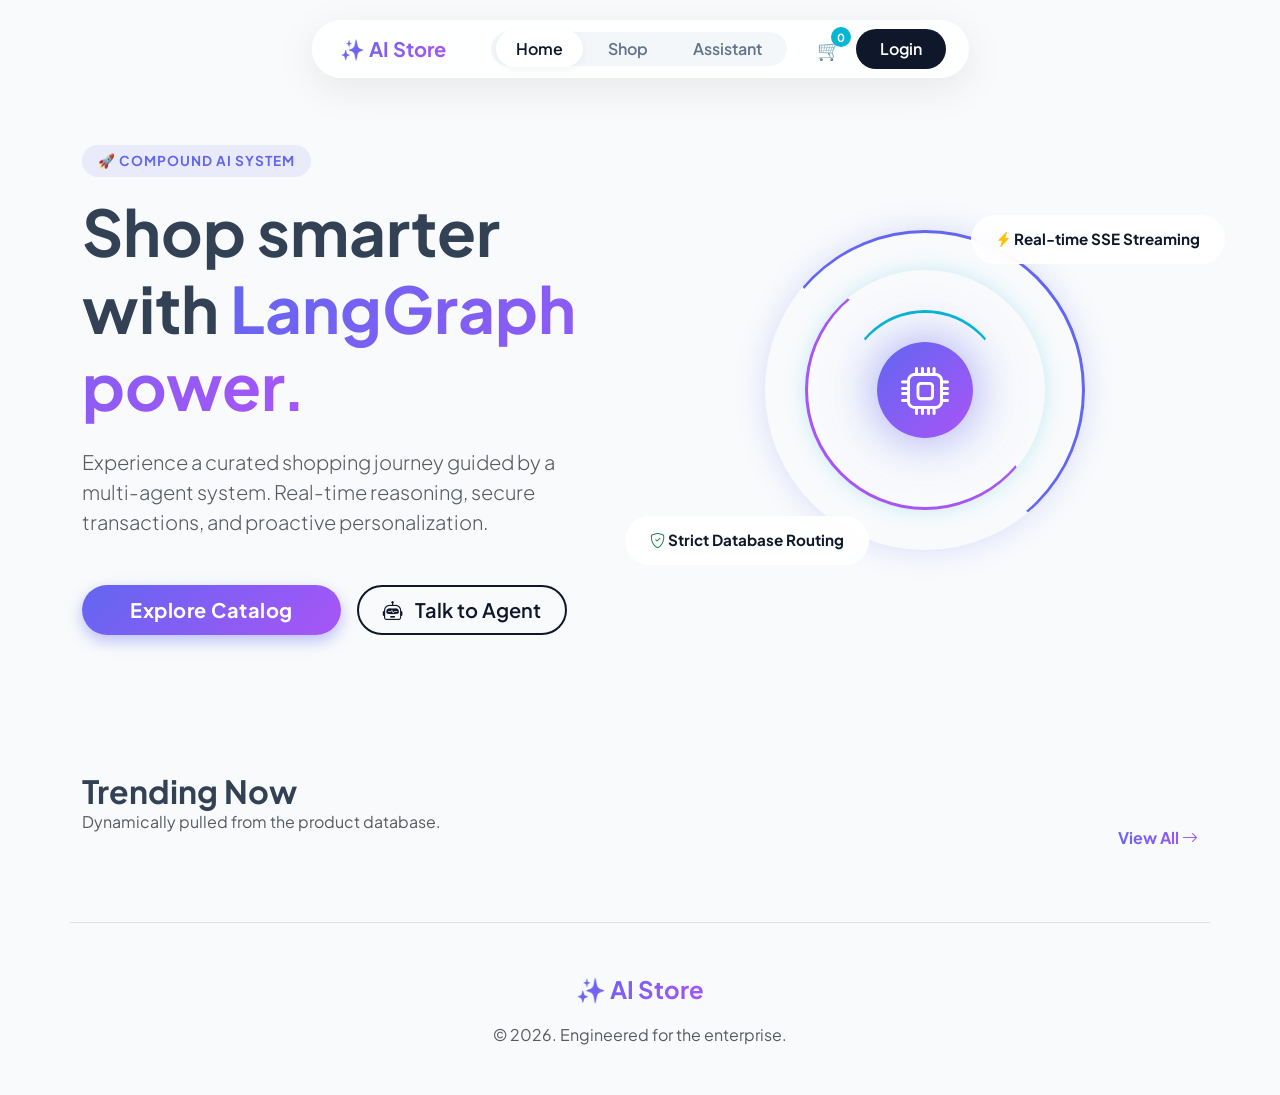
==== commit 3419f1af: "multi agent langraph structure" ====
--- a/frontend/index.html
+++ b/frontend/index.html
@@ -7,7 +7,8 @@
     <link href="https://cdn.jsdelivr.net/npm/bootstrap@5.1.3/dist/css/bootstrap.min.css" rel="stylesheet">
     <link rel="stylesheet" href="https://cdn.jsdelivr.net/npm/bootstrap-icons@1.10.0/font/bootstrap-icons.css">
     <link rel="stylesheet" href="css/style.css?v=11"> 
-    <script src="/js/widget-chat.js"></script>
+    <link rel="stylesheet" href="/css/widget-chat.css?v=12">
+    <script src="/js/widget-chat.js?v=12"></script>
 </head>
 <body class="modern-layout">
     
@@ -33,59 +34,67 @@
     <div class="container hero-split">
         <div class="row align-items-center min-vh-75">
             <div class="col-lg-6 hero-content pe-lg-5">
-                <div class="badge-pill mb-3">🚀 Next-Generation Shopping</div>
-                <h1 class="display-3 fw-bold mb-4">Shop smarter with <span class="gradient-text">AI power.</span></h1>
-                <p class="lead text-muted mb-5">Experience a curated shopping journey guided by your personal AI assistant. Fast, intelligent, and designed for you.</p>
+                <div class="badge-pill mb-3">🚀 Compound AI System</div>
+                <h1 class="display-3 fw-bold mb-4">Shop smarter with <span class="gradient-text">LangGraph power.</span></h1>
+                <p class="lead text-muted mb-5">Experience a curated shopping journey guided by a multi-agent system. Real-time reasoning, secure transactions, and proactive personalization.</p>
                 <div class="hero-buttons d-flex gap-3">
-                    <a href="products.html" class="btn btn-primary btn-lg rounded-pill px-5 shadow-glow">Explore Products</a>
+                    <a href="products.html" class="btn btn-primary btn-lg rounded-pill px-5 shadow-glow">Explore Catalog</a>
                     <a href="chat.html" class="btn btn-outline-dark btn-lg rounded-pill px-4">
-                        <i class="bi bi-robot me-2"></i> Ask AI
+                        <i class="bi bi-robot me-2"></i> Talk to Agent
                     </a>
                 </div>
             </div>
             <div class="col-lg-6 position-relative d-none d-lg-block">
-                
                 <div class="ai-core-container">
                     <div class="ai-core">
                         <div class="core-ring ring-1"></div>
                         <div class="core-ring ring-2"></div>
                         <div class="core-ring ring-3"></div>
-                        <div class="core-center">
-                            <i class="bi bi-robot"></i>
-                        </div>
+                        <div class="core-center"><i class="bi bi-cpu"></i></div>
                     </div>
-                    
                     <div class="floating-badge badge-1">
-                        <i class="bi bi-lightning-charge-fill text-warning"></i> Real-time AI Analysis
+                        <i class="bi bi-lightning-charge-fill text-warning"></i> Real-time SSE Streaming
                     </div>
                     <div class="floating-badge badge-2">
-                        <i class="bi bi-shield-check text-success"></i> Smart Secure Checkout
+                        <i class="bi bi-shield-check text-success"></i> Strict Database Routing
                     </div>
                 </div>
-
             </div>
         </div>
     </div>
 
-    <div class="container mt-5 pt-5">
+    <!-- Proactive Personalization Banner -->
+    <div class="container" id="proactive-banner-container" style="display: none; margin-top: -30px; position: relative; z-index: 10;">
+        <div class="alert alert-primary d-flex align-items-center justify-content-between rounded-pill py-3 px-4 shadow-sm border-0" role="alert" style="background: linear-gradient(135deg, rgba(99,102,241,0.1) 0%, rgba(168,85,247,0.1) 100%);">
+            <div class="d-flex align-items-center">
+                <i class="bi bi-stars fs-4 me-3 text-primary"></i>
+                <div>
+                    <strong>AI Insight:</strong> <span id="proactive-message">Based on your activity, we thought you might like these.</span>
+                </div>
+            </div>
+            <a href="cart.html" class="btn btn-sm btn-primary rounded-pill px-3 shadow-sm">View Cart</a>
+        </div>
+    </div>
+
+    <div class="container mt-5 pt-4">
         <div class="d-flex justify-content-between align-items-end mb-5">
             <div>
                 <h2 class="fw-bold mb-0">Trending Now</h2>
-                <p class="text-muted">Handpicked by our AI algorithm.</p>
+                <p class="text-muted">Dynamically pulled from the product database.</p>
             </div>
             <a href="products.html" class="text-decoration-none fw-bold gradient-text">View All <i class="bi bi-arrow-right"></i></a>
         </div>
         
         <div class="row g-4" id="featured-products">
-            </div>
+            <!-- Dynamic JS injection here -->
+        </div>
     </div>
 
     <footer class="mt-auto py-5 text-center">
         <div class="container border-top pt-5">
             <span class="gradient-text fw-bold fs-4">✨ AI Store</span>
-            <p class="text-muted mt-3 mb-0">&copy; 2026. Designed for the future.</p>
+            <p class="text-muted mt-3 mb-0">&copy; 2026. Engineered for the enterprise.</p>
         </div>
-        
     </footer>
 
     <div id="ai-chat-widget-container"></div>
@@ -93,5 +102,22 @@
     <script src="js/api.js"></script>
     <script src="js/auth.js"></script>
     <script src="js/products.js"></script>
+    
+    <!-- Proactive Logic Script -->
+    <script>
+        document.addEventListener('DOMContentLoaded', async () => {
+            const userId = localStorage.getItem('userId');
+            if(userId) {
+                try {
+                    const cart = await getCart(userId);
+                    if(cart && cart.length > 0) {
+                        const firstItem = cart[0].product_name;
+                        document.getElementById('proactive-message').textContent = `You left ${cart.length} item(s) in your cart, including a ${firstItem}. Checkout now to secure stock!`;
+                        document.getElementById('proactive-banner-container').style.display = 'block';
+                    }
+                } catch(e) {}
+            }
+        });
+    </script>
 </body>
 </html>
